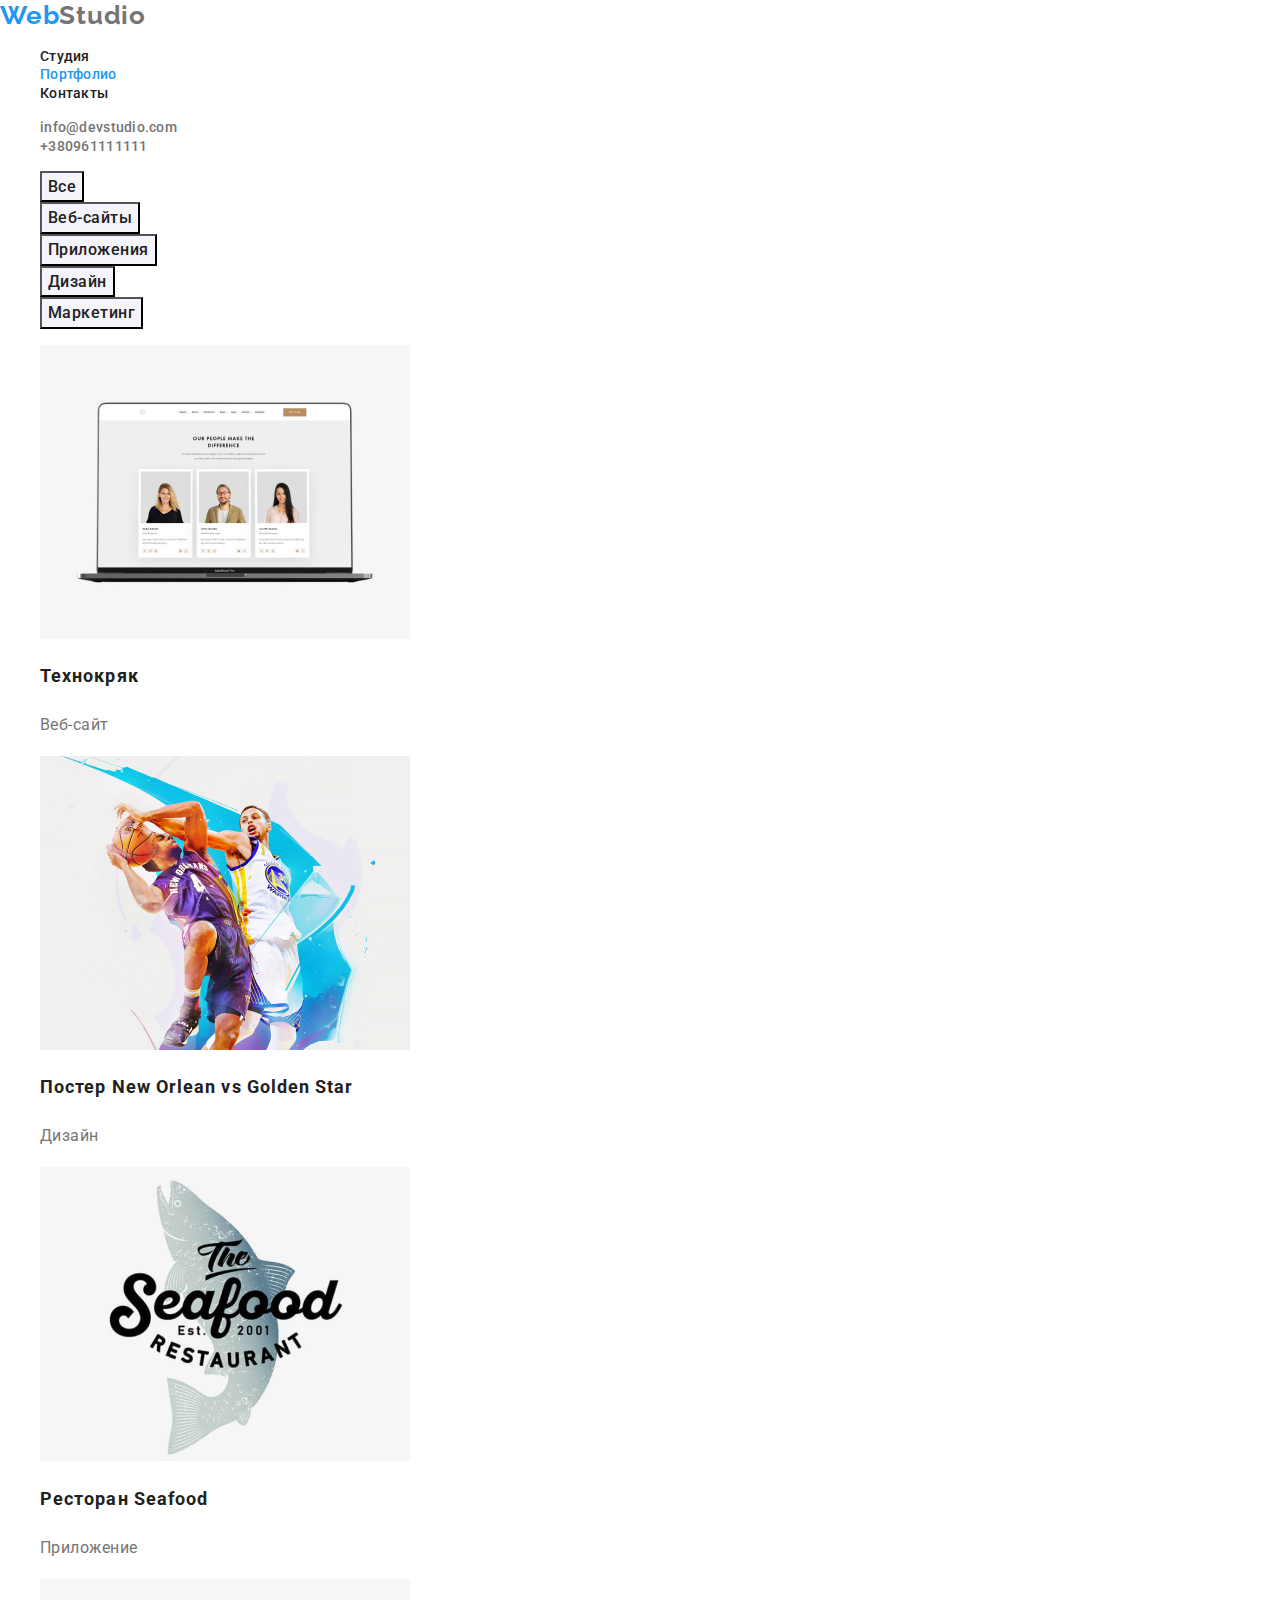
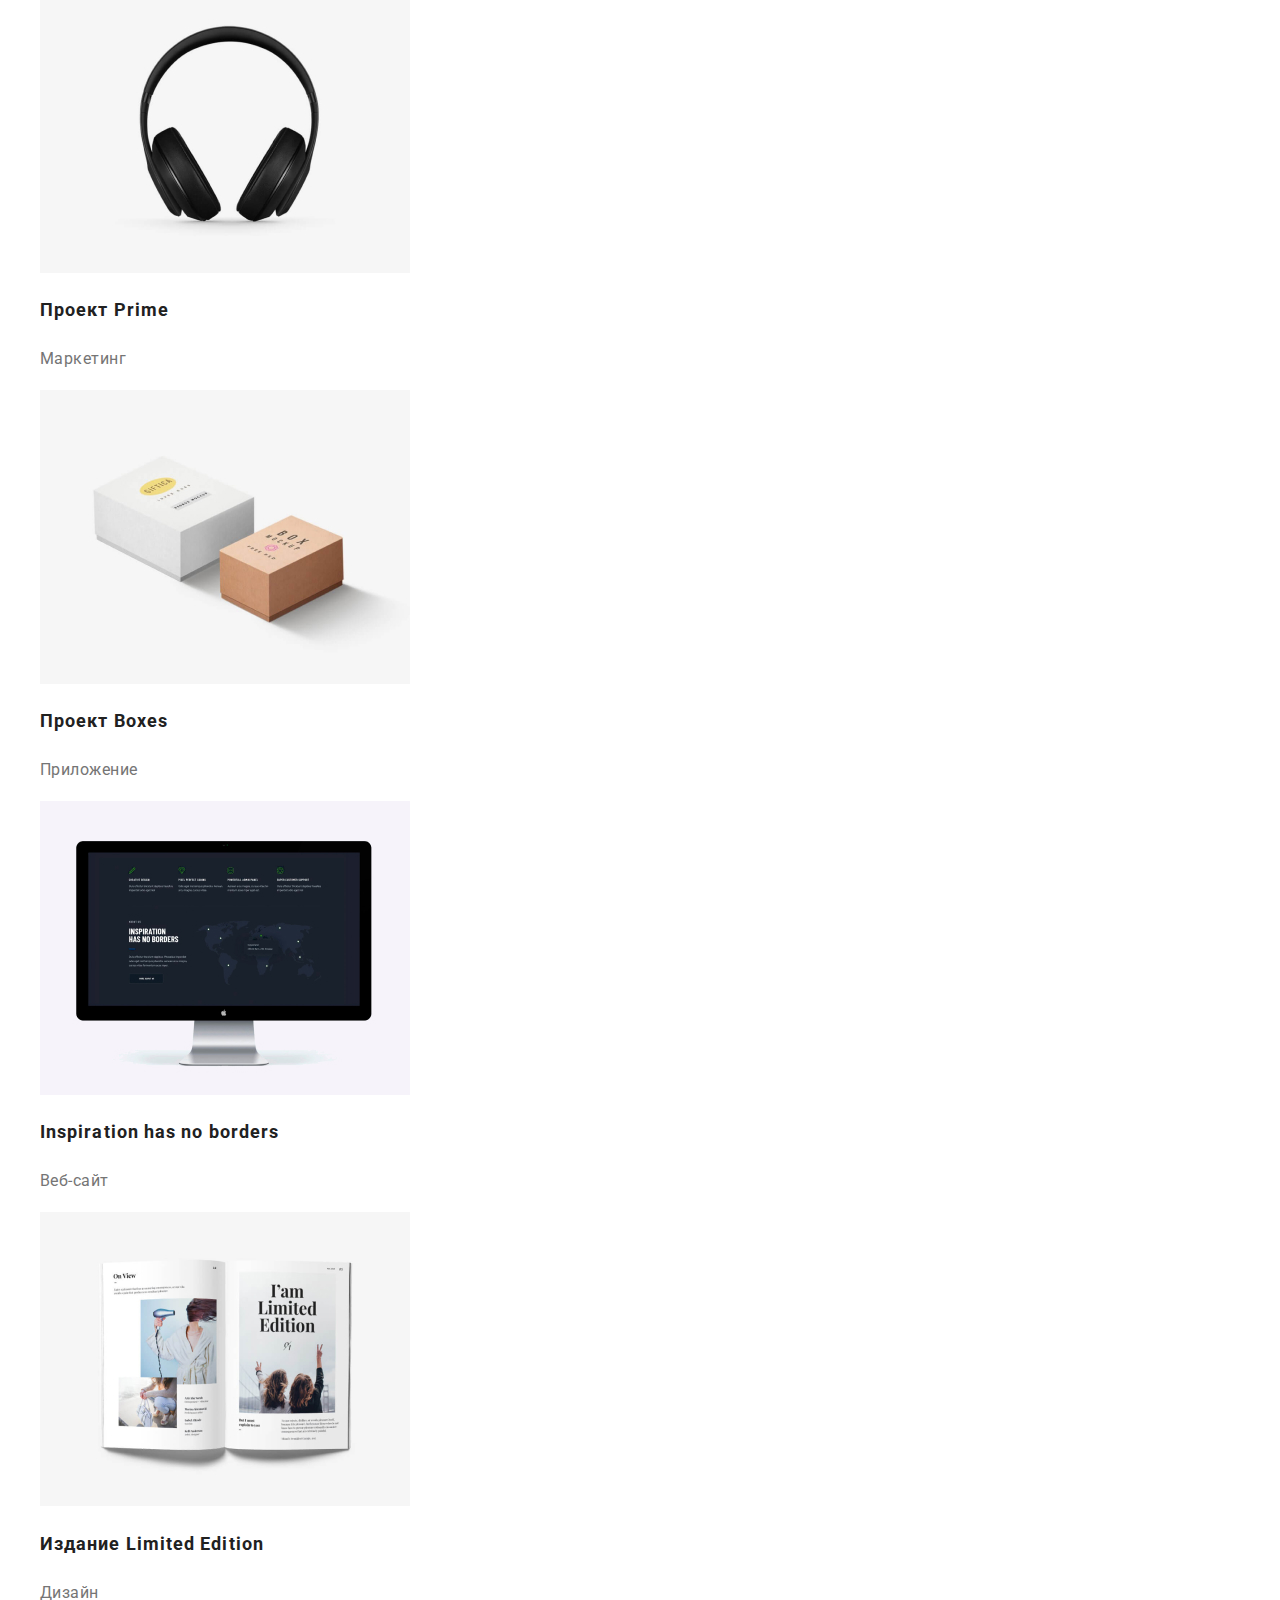
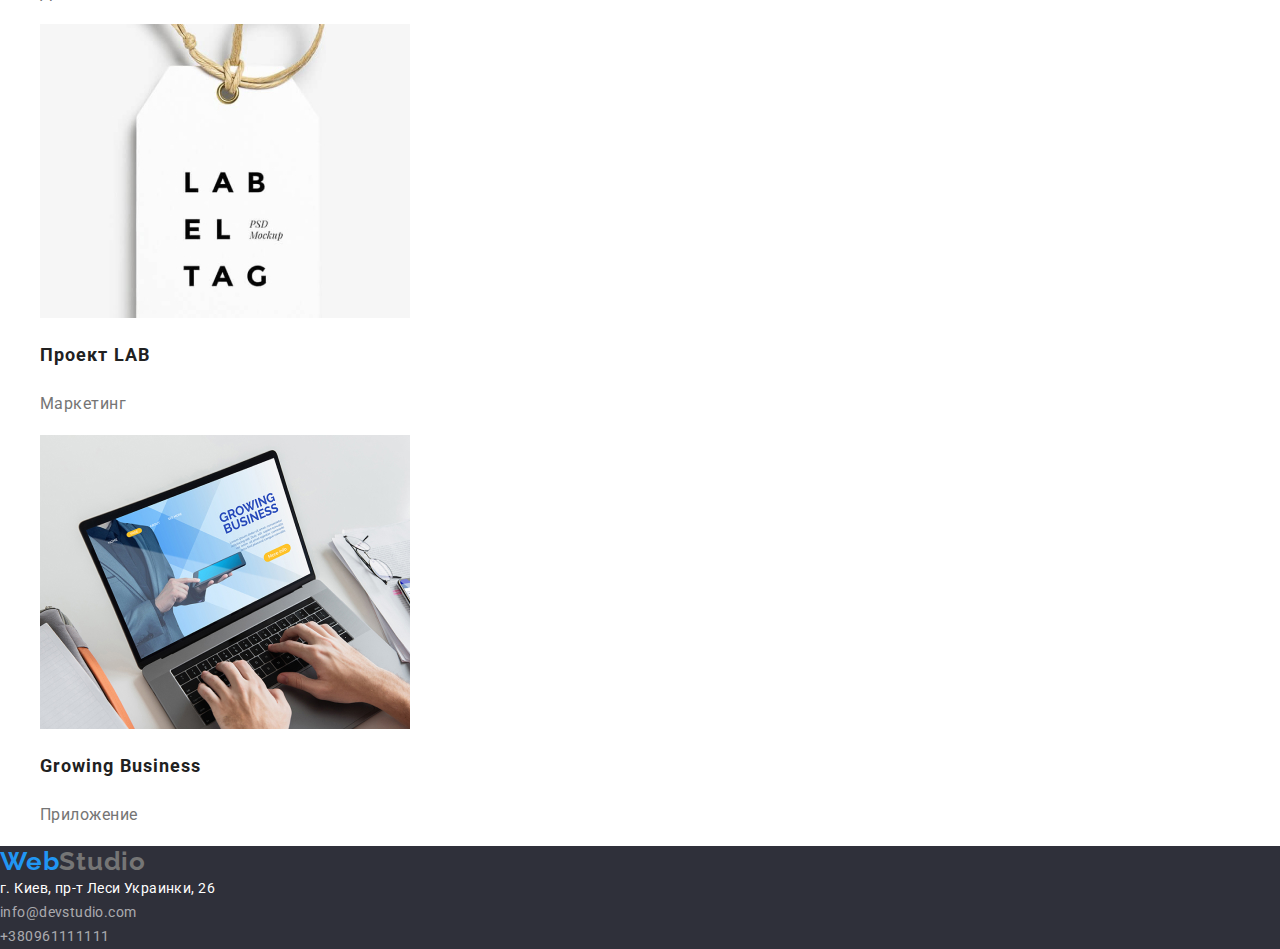
==== portfolio.html @ fdc08993 "Init commit" ====
<!DOCTYPE html>
<html lang="ru">
<head>
    <meta charset="UTF-8">
    <meta name="viewport" content="width=device-width, initial-scale=1.0">
    <title>Portfolio</title>
    <link rel="stylesheet" href="./styles/normalize.css">
    <link rel="stylesheet" href="./styles/styles.css">
    <link href="https://fonts.googleapis.com/css2?family=Roboto:wght@400;500;700&family=Raleway:wght@700&display=swap" rel="stylesheet">
    
</head>

<body>

    <header>    
        <nav>
            <a class="logo-header logo link" href="" lang="en">
                <span>Web</span>Studio
            </a>

            <ul class="site-nav list">
                <li>
                    <a class="nav-link link" href="./index.html">Студия</a>
                </li>
                <li>
                    <a class="nav-link current link" href="./portfolio.html">Портфолио</a>
                </li>
                <li>
                    <a class="nav-link link" href="">Контакты</a>
                </li>
            </ul>
        </nav>

        <ul class="header-contacts list">
            <li> 
                <a class="link" href="mailto:info@devstudio.com">info@devstudio.com</a>
            </li>
            
            <li>
                <a class="link" href="tel:+380961111111">+380961111111</a>
            </li>
        </ul>

    </header>

    <main>
        <section class="projects">
            <!-- <h1>Наши проекты</h1> -->
            <ul class="list-projects list">
                <li>
                    <button type="button">Все</button>
                </li>
                <li>
                    <button type="button">Веб-сайты</button>
                </li>
                <li>
                    <button type="button">Приложения</button>
                </li>
                <li>
                    <button type="button">Дизайн</button>
                </li>
                <li>
                    <button type="button">Маркетинг</button>
                </li>
            </ul>

            <ul class="list-project-examples list">
                <li>
                    <a class="link" href="">
                        <img src="./images/portfolio/our_project_1.jpg" alt="Ноутбук с карточками" width="370">
                        <h2 class="example-title title">Технокряк</h2>
                        <p class="example-description">Веб-сайт</p>
                    </a>
                </li>
                <li>
                    <a class="link" href="">
                        <img src="./images/portfolio/our_project_2.jpg" alt="Два баскетболиста" width="370">
                        <h2  class="example-title title">Постер New Orlean vs Golden Star</h2>
                        <p class="example-description">Дизайн</p>
                    </a>
                </li>
                <li>
                    <a class="link" href="">
                        <img src="./images/portfolio/our_project_3.jpg" alt="Логотип ресторана" width="370">
                        <h2  class="example-title title">Ресторан Seafood</h2>
                        <p class="example-description">Приложение</p>
                    </a>
                </li>
                <li>
                    <a class="link" href="">
                        <img src="./images/portfolio/our_project_4.jpg" alt="Черные наушники" width="370">
                        <h2  class="example-title title">Проект Prime</h2>
                        <p class="example-description">Маркетинг</p>
                    </a>
                </li>
                <li>
                    <a class="link" href="">
                        <img src="./images/portfolio/our_project_5.jpg" alt="Белая и коричневая коробки" width="370">
                        <h2  class="example-title title">Проект Boxes</h2>
                        <p class="example-description">Приложение</p>
                    </a>
                </li>
                <li>
                    <a class="link" href="">
                        <img src="./images/portfolio/our_project_6.jpg" alt="Экран монитора" width="370">
                        <h2  class="example-title title">Inspiration has no borders</h2>
                        <p class="example-description">Веб-сайт</p>
                    </a>
                </li>
                <li>
                    <a class="link" href="">
                        <img src="./images/portfolio/our_project_7.jpg" alt="Открытая книжка" width="370">
                        <h2  class="example-title title">Издание Limited Edition</h2>
                        <p class="example-description">Дизайн</p>
                    </a>
                </li>
                <li>
                    <a class="link" href="">
                        <img src="./images/portfolio/our_project_8.jpg" alt="Лэйбл" width="370">
                        <h2  class="example-title title">Проект LAB</h2>
                        <p class="example-description">Маркетинг</p>
                    </a>
                </li>
                <li>
                    <a class="link" href="">
                        <img src="./images/portfolio/our_project_9.jpg" alt="Человек печатает на ноутбуке" width="370">
                        <h2  class="example-title title">Growing Business</h2>
                        <p class="example-description">Приложение</p>
                    </a>
                </li>
            </ul>
        </section>
    </main>

    <footer>
        <a class="logo-footer logo link" href="" lang="en">
            <span>Web</span>Studio
        </a>

        <address class="address">
            г. Киев, пр-т Леси Украинки, 26 <br>
            <a class="link" href="mailto:info@devstudio.com">info@devstudio.com</a> <br>
            <a class="link" href="tel:+380961111111">+380961111111</a> <br>
              
        </address>
    </footer>
    
    
</body>
</html>
---- styles/styles.css ----
:root {
    --primary-text-color: #757575;
    --title-text-color: #212121;
    --accent-color: #2196f3;
    --primary-bg-color: #ffffff;
    
    --logo-header-color: #000000;
    --primary-white-color: #ffffff;
    --second-bg-color: #2f303a;
    --third-bg-color: #F5F4FA;
    --footer-link-color:  rgba(255, 255, 255, 0.6);
   
}

body {
    color: var(--primary-text-color);

    font-family: Roboto, sans-serif;
    font-style: normal;
}

.link {
    text-decoration: none;
}

.list {
    list-style: none;
}

.title {
    color: var(--title-text-color)
}

/* HEADER AND FOOTER */
.header {
    background-color: var(--primary-bg-color)
}

.logo {

    font-family: Raleway, sans-serif;
    font-weight: 700;
    font-size: 26px;
    line-height: 1.19;
    letter-spacing: 0.03em;
}

.logo-header {
    color: var(--logo-color)
}


.logo span {
    color: var(--accent-color)
}


.site-nav .nav-link{
    color: var(--title-text-color);

    font-weight: 500;
    font-size: 14px;
    line-height: 1.14;
    letter-spacing: 0.02em;
}

.site-nav .current {
    color: var(--accent-color)
}

.header-contacts a{
    color: var(--primary-text-color);

    font-weight: 500;
    font-size: 14px;
    line-height: 1.14;
    letter-spacing: 0.02em;
}

footer {
    background-color: var(--second-bg-color)
}

.address {
    color: var(--primary-white-color);
    
    font-style: normal;
    font-size: 14px;
    line-height: 1.71;
    letter-spacing: 0.03em;
}   

.address a{
    color: var(--footer-link-color);
}


.logo-footer {
    color: var(--logo-footer-color)
}

.address a:hover,
.address a:focus,
.site-nav .nav-link:hover,
.site-nav .nav-link:focus,
.header-contacts a:hover,
.header-contacts a:focus{
    color: var(--accent-color);
}

/* ---------------------- index.html ---------------------- */

/* SECTION HERO*/

.hero {
    background-color: var(--second-bg-color)
}

.hero-title {
    color: var(--primary-white-color);

    font-weight: 900;
    font-size: 44px;
    line-height: 1.36;
    text-align: center;
    letter-spacing: 0.06em;
    text-transform: uppercase;
}

.hero-button {
    color: var(--primary-white-color);
    background-color: var(--accent-color);

    font-weight: 700;
    font-size: 16px;
    line-height: 1.9;
    text-align: center;
    letter-spacing: 0.06em;
}


/* SECTION ADVANTAGES */

.advantages {
    background-color: var(--primary-bg-color);
}

.advantages-title{
    font-size: 14px;
    line-height: 1.14;
    letter-spacing: 0.03em;
    text-transform: uppercase;
}

.advantages-text {
    font-weight: 400;
    font-size: 14px;
    line-height: 1.71;
    letter-spacing: 0.03em;

}

/* SECTION COMPETENCE */

.competence {
    background-color: var(--primary-bg-color);
}

.competence-title {

    font-size: 36px;
    line-height: 1.17;
    text-align: center;
    letter-spacing: 0.03em;
}

/* SECTION TEAM */

.team {
    background-color: var(--third-bg-color);
}

.team-title {
    font-size: 36px;
    line-height: 1.17;
    text-align: center;
    letter-spacing: 0.03em; 
}

.member-title {
    font-weight: 500;
    font-size: 16px;
    line-height: 1.19;
    text-align: center;
    letter-spacing: 0.03em;

}

.member-description {
    font-size: 16px;
    line-height: 1.19;
    text-align: center;
    letter-spacing: 0.03em;
}


/* ---------------------- portfolio.html ---------------------- */


/* SECTION PROJECTS */


.projects {
    background-color: var(--primary-bg-color)
}

.list-projects button {
    color: var(--title-text-color);
    background-color: var(--third-bg-color);

    font-weight: 500;
    font-size: 16px;
    line-height: 1.6;
    text-align: center;
    letter-spacing: 0.03em;;
}

.list-projects button:hover,
.list-projects button:focus {
    color: var(--primary-white-color);
    background-color: var(--accent-color);

}

.example-title {
    font-size: 18px;
    line-height: 2;
    letter-spacing: 0.06em;
}

.example-description {
    color: var(--primary-text-color);

    font-size: 16px;
    line-height: 1.87;
    letter-spacing: 0.03em;
}
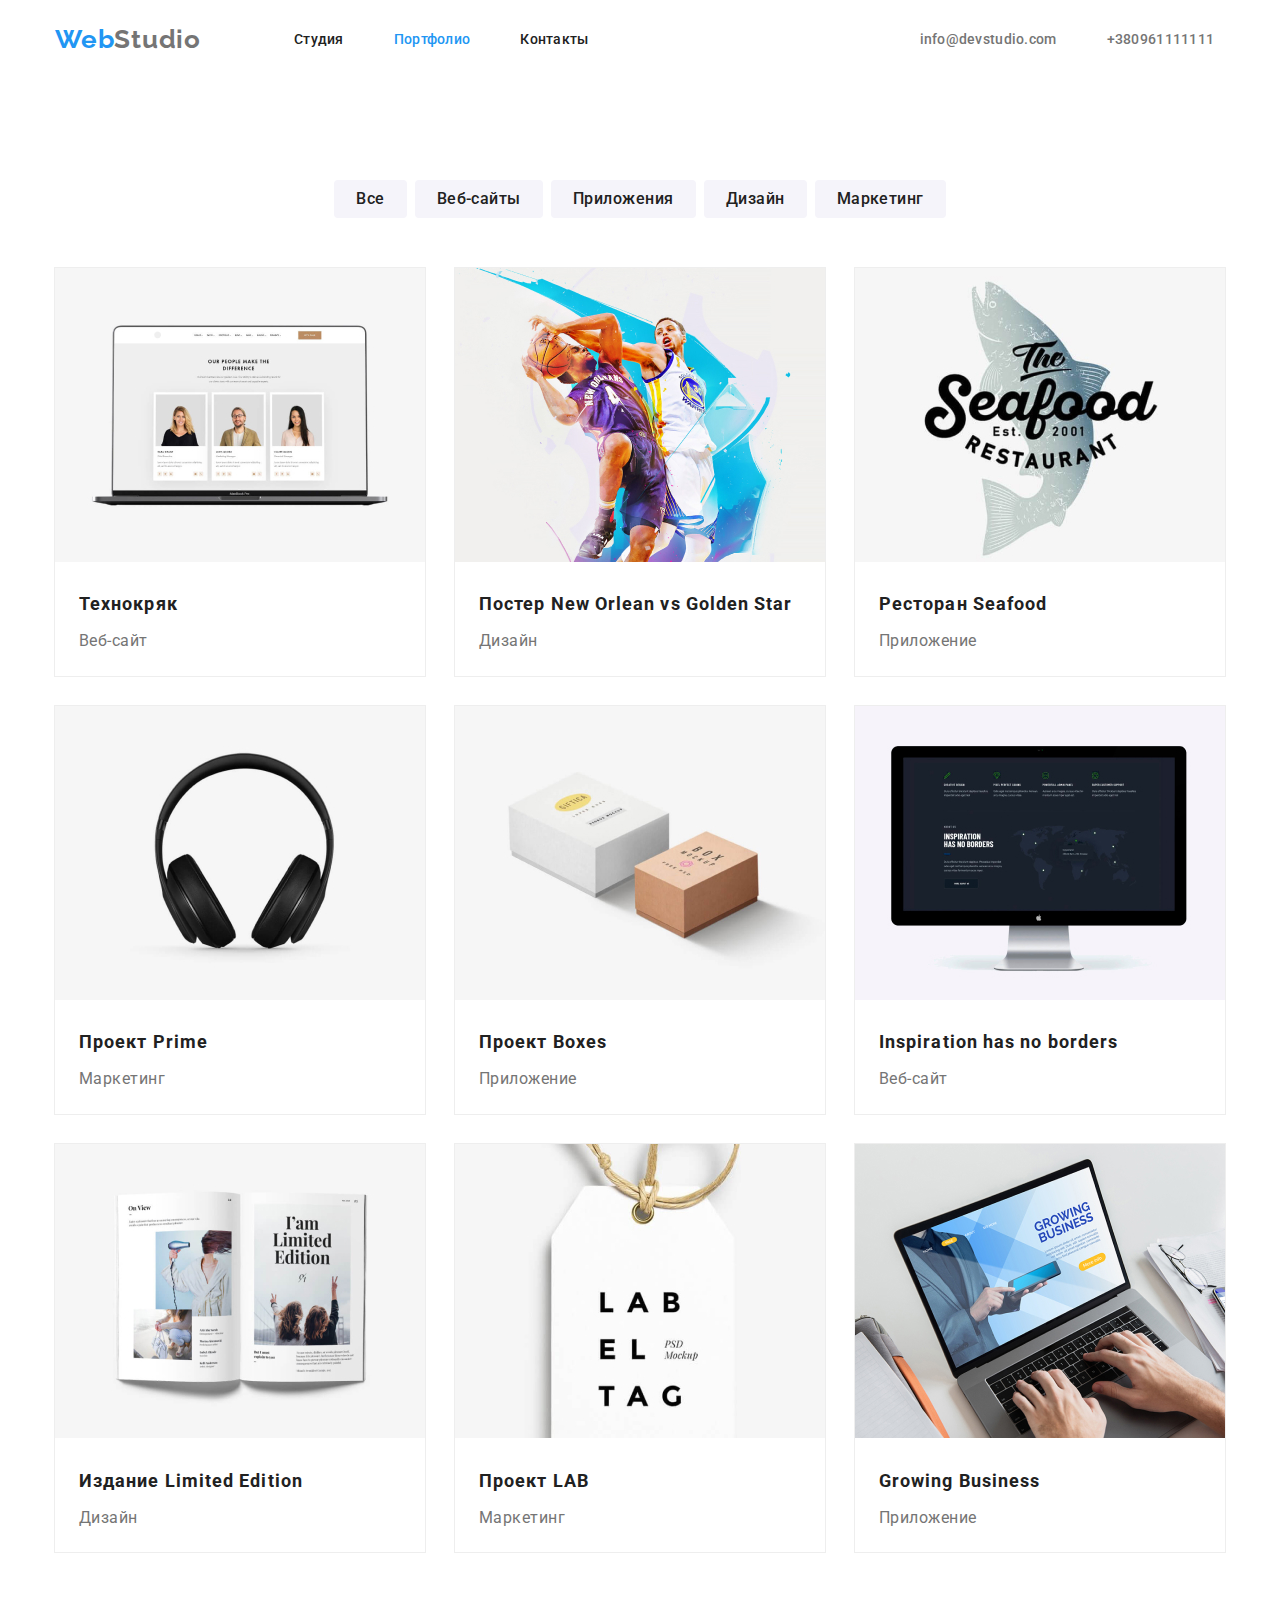
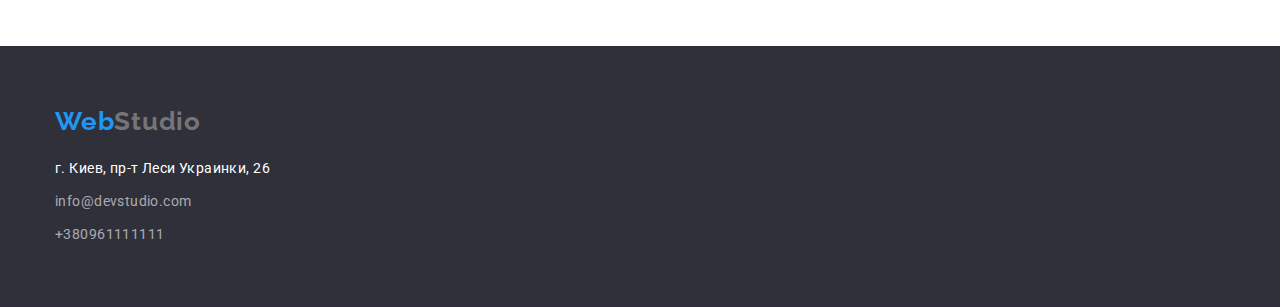
==== commit 6eb0422e: "complete hw 3" ====
--- a/portfolio.html
+++ b/portfolio.html
@@ -12,138 +12,166 @@
 
 <body>
 
-    <header>    
-        <nav>
-            <a class="logo-header logo link" href="" lang="en">
-                <span>Web</span>Studio
-            </a>
+    <header class="header">    
+        <div class="container flex-wrap-container">
+            <nav class="nav-container">
+                <a class="logo-header logo link" href="" lang="en">
+                    <span>Web</span>Studio
+                </a>
 
-            <ul class="site-nav list">
-                <li>
-                    <a class="nav-link link" href="./index.html">Студия</a>
+                <ul class="site-nav list">
+                    <li class="item">
+                        <a class="nav-link link" href="./index.html">Студия</a>
+                    </li>
+                    <li class="item">
+                        <a class="nav-link current link" href="./portfolio.html">Портфолио</a>
+                    </li>
+                    <li class="item">
+                        <a class="nav-link link" href="">Контакты</a>
+                    </li>
+                </ul>
+            </nav>
+
+            <ul class="header-contacts list">
+                <li class="item"> 
+                    <a class="link" href="mailto:info@devstudio.com">info@devstudio.com</a>
                 </li>
-                <li>
-                    <a class="nav-link current link" href="./portfolio.html">Портфолио</a>
-                </li>
-                <li>
-                    <a class="nav-link link" href="">Контакты</a>
+                
+                <li class="item">
+                    <a class="link" href="tel:+380961111111">+380961111111</a>
                 </li>
             </ul>
-        </nav>
-
-        <ul class="header-contacts list">
-            <li> 
-                <a class="link" href="mailto:info@devstudio.com">info@devstudio.com</a>
-            </li>
-            
-            <li>
-                <a class="link" href="tel:+380961111111">+380961111111</a>
-            </li>
-        </ul>
+        </div>
 
     </header>
 
+
     <main>
         <section class="projects">
-            <!-- <h1>Наши проекты</h1> -->
-            <ul class="list-projects list">
-                <li>
-                    <button type="button">Все</button>
-                </li>
-                <li>
-                    <button type="button">Веб-сайты</button>
-                </li>
-                <li>
-                    <button type="button">Приложения</button>
-                </li>
-                <li>
-                    <button type="button">Дизайн</button>
-                </li>
-                <li>
-                    <button type="button">Маркетинг</button>
-                </li>
-            </ul>
+            <div class="container">
+                    <!-- <h1>Наши проекты</h1> -->
+                <ul class="list-projects list">
+                    <li class="item">
+                        <button type="button">Все</button>
+                    </li>
+                    <li class="item">
+                        <button type="button">Веб-сайты</button>
+                    </li>
+                    <li class="item">
+                        <button type="button">Приложения</button>
+                    </li>
+                    <li class="item">
+                        <button type="button">Дизайн</button>
+                    </li>
+                    <li class="item">
+                        <button type="button">Маркетинг</button>
+                    </li>
+                </ul>
 
-            <ul class="list-project-examples list">
-                <li>
-                    <a class="link" href="">
-                        <img src="./images/portfolio/our_project_1.jpg" alt="Ноутбук с карточками" width="370">
-                        <h2 class="example-title title">Технокряк</h2>
-                        <p class="example-description">Веб-сайт</p>
-                    </a>
-                </li>
-                <li>
-                    <a class="link" href="">
-                        <img src="./images/portfolio/our_project_2.jpg" alt="Два баскетболиста" width="370">
-                        <h2  class="example-title title">Постер New Orlean vs Golden Star</h2>
-                        <p class="example-description">Дизайн</p>
-                    </a>
-                </li>
-                <li>
-                    <a class="link" href="">
-                        <img src="./images/portfolio/our_project_3.jpg" alt="Логотип ресторана" width="370">
-                        <h2  class="example-title title">Ресторан Seafood</h2>
-                        <p class="example-description">Приложение</p>
-                    </a>
-                </li>
-                <li>
-                    <a class="link" href="">
-                        <img src="./images/portfolio/our_project_4.jpg" alt="Черные наушники" width="370">
-                        <h2  class="example-title title">Проект Prime</h2>
-                        <p class="example-description">Маркетинг</p>
-                    </a>
-                </li>
-                <li>
-                    <a class="link" href="">
-                        <img src="./images/portfolio/our_project_5.jpg" alt="Белая и коричневая коробки" width="370">
-                        <h2  class="example-title title">Проект Boxes</h2>
-                        <p class="example-description">Приложение</p>
-                    </a>
-                </li>
-                <li>
-                    <a class="link" href="">
-                        <img src="./images/portfolio/our_project_6.jpg" alt="Экран монитора" width="370">
-                        <h2  class="example-title title">Inspiration has no borders</h2>
-                        <p class="example-description">Веб-сайт</p>
-                    </a>
-                </li>
-                <li>
-                    <a class="link" href="">
-                        <img src="./images/portfolio/our_project_7.jpg" alt="Открытая книжка" width="370">
-                        <h2  class="example-title title">Издание Limited Edition</h2>
-                        <p class="example-description">Дизайн</p>
-                    </a>
-                </li>
-                <li>
-                    <a class="link" href="">
-                        <img src="./images/portfolio/our_project_8.jpg" alt="Лэйбл" width="370">
-                        <h2  class="example-title title">Проект LAB</h2>
-                        <p class="example-description">Маркетинг</p>
-                    </a>
-                </li>
-                <li>
-                    <a class="link" href="">
-                        <img src="./images/portfolio/our_project_9.jpg" alt="Человек печатает на ноутбуке" width="370">
-                        <h2  class="example-title title">Growing Business</h2>
-                        <p class="example-description">Приложение</p>
-                    </a>
-                </li>
-            </ul>
+                <ul class="list-project-examples list">
+                    <li class="item">
+                        <a class="link" href="">
+                            <img class="example-image" src="./images/portfolio/our_project_1.jpg" alt="Ноутбук с карточками" width="370">
+                            <div class="content">
+                                <h2 class="example-title title">Технокряк</h2>
+                                <p class="example-description">Веб-сайт</p>
+                            </div>
+                        </a>
+                    </li>
+                    <li class="item">
+                        <a class="link" href="">
+                            <img class="example-image" src="./images/portfolio/our_project_2.jpg" alt="Два баскетболиста" width="370">
+                            <div class="content">
+                                <h2  class="example-title title">Постер New Orlean vs Golden Star</h2>
+                                <p class="example-description">Дизайн</p>
+                            </div>
+                        </a>
+                    </li>
+                    <li class="item">
+                        <a class="link" href="">
+                            <img class="example-image" src="./images/portfolio/our_project_3.jpg" alt="Логотип ресторана" width="370">
+                            <div class="content">
+                                <h2  class="example-title title">Ресторан Seafood</h2>
+                                <p class="example-description">Приложение</p>
+                            </div>
+                        </a>
+                    </li>
+                    <li class="item">
+                        <a class="link" href="">
+                            <img class="example-image" src="./images/portfolio/our_project_4.jpg" alt="Черные наушники" width="370">
+                            <div class="content">
+                                <h2  class="example-title title">Проект Prime</h2>
+                                <p class="example-description">Маркетинг</p>
+                            </div>
+                        </a>
+                    </li>
+                    <li class="item">
+                        <a class="link" href="">
+                            <img class="example-image" src="./images/portfolio/our_project_5.jpg" alt="Белая и коричневая коробки" width="370">
+                            <div class="content">
+                                <h2  class="example-title title">Проект Boxes</h2>
+                                <p class="example-description">Приложение</p>
+                            </div>
+                        </a>
+                    </li>
+                    <li class="item">
+                        <a class="link" href="">
+                            <img class="example-image" src="./images/portfolio/our_project_6.jpg" alt="Экран монитора" width="370">
+                            <div class="content">
+                                <h2  class="example-title title">Inspiration has no borders</h2>
+                                <p class="example-description">Веб-сайт</p>
+                            </div>
+                        </a>
+                    </li>
+                    <li class="item">
+                        <a class="link" href="">
+                            <img class="example-image" src="./images/portfolio/our_project_7.jpg" alt="Открытая книжка" width="370">
+                            <div class="content">
+                                <h2  class="example-title title">Издание Limited Edition</h2>
+                                <p class="example-description">Дизайн</p>
+                            </div>
+                        </a>
+                    </li>
+                    <li class="item">
+                        <a class="link" href="">
+                            <img class="example-image" src="./images/portfolio/our_project_8.jpg" alt="Лэйбл" width="370">
+                           <div class="content">
+                                <h2  class="example-title title">Проект LAB</h2>
+                                <p class="example-description">Маркетинг</p>
+                           </div>
+                        </a>
+                    </li>
+                    <li class="item">
+                        <a class="link" href="">
+                            <img class="example-image" src="./images/portfolio/our_project_9.jpg" alt="Человек печатает на ноутбуке" width="370">
+                            <div class="content">
+                                <h2  class="example-title title">Growing Business</h2>
+                                <p class="example-description">Приложение</p>
+                            </div>
+                        </a>
+                    </li>
+                </ul>
+            </div>
         </section>
     </main>
 
     <footer>
-        <a class="logo-footer logo link" href="" lang="en">
-            <span>Web</span>Studio
-        </a>
-
-        <address class="address">
-            г. Киев, пр-т Леси Украинки, 26 <br>
-            <a class="link" href="mailto:info@devstudio.com">info@devstudio.com</a> <br>
-            <a class="link" href="tel:+380961111111">+380961111111</a> <br>
-              
-        </address>
-    </footer>
+        <div class="container container-text-left">
+             <a class="logo-footer logo link" href="" lang="en">
+                 <span>Web</span>Studio
+             </a>
+ 
+             <address class="address">
+                 <span class="location">
+                     г. Киев, пр-т Леси Украинки, 26 
+                 </span>
+                 <br>
+                 <a class="email link" href="mailto:info@devstudio.com">info@devstudio.com</a> <br>
+                 <a class="phone-number link" href="tel:+380961111111">+380961111111</a> <br>
+                 
+             </address>
+        </div>
+     </footer>
     
     
 </body>
--- a/styles/styles.css
+++ b/styles/styles.css
@@ -12,6 +12,11 @@
    
 }
 
+/* * {
+    outline: 1px solid tomato;
+   
+} */
+
 body {
     color: var(--primary-text-color);
 
@@ -25,15 +30,47 @@
 
 .list {
     list-style: none;
+    margin-top: 0px;
+    margin-bottom: 0px;
+    padding-left: 0px;
 }
 
 .title {
-    color: var(--title-text-color)
+    color: var(--title-text-color);
+    margin-top: 0px;
+}
+
+.container {
+    text-align: center;
+    /* outline: 3px solid red; */
+    width: 1200px;
+    margin: 0 auto;
+    padding: 0 15px; 
+}
+
+.container.container-text-left{
+    text-align: left;
 }
 
 /* HEADER AND FOOTER */
 .header {
-    background-color: var(--primary-bg-color)
+    background-color: var(--primary-bg-color);
+    padding-top: 24px;
+    padding-bottom: 25px;
+}
+
+.flex-wrap-container{
+    display: flex;
+}
+
+.nav-container{
+    display: flex;
+    align-items: center;
+    margin-right: 331px;
+}
+
+.nav-container .logo-header{
+    margin-right: 93px;
 }
 
 .logo {
@@ -46,7 +83,7 @@
 }
 
 .logo-header {
-    color: var(--logo-color)
+    color: var(--logo-color);
 }
 
 
@@ -54,6 +91,13 @@
     color: var(--accent-color)
 }
 
+.site-nav {
+    display: flex;
+}
+
+.site-nav > .item:not(:last-child) {
+    margin-right: 50px;
+}
 
 .site-nav .nav-link{
     color: var(--title-text-color);
@@ -68,6 +112,15 @@
     color: var(--accent-color)
 }
 
+.header-contacts {
+    display: flex;
+    align-items: center;
+}
+
+.header-contacts > .item:not(:last-child) {
+    margin-right: 50px;
+}
+
 .header-contacts a{
     color: var(--primary-text-color);
 
@@ -78,7 +131,17 @@
 }
 
 footer {
-    background-color: var(--second-bg-color)
+    background-color: var(--second-bg-color);
+
+    padding-top: 60px;
+    padding-bottom: 60px;
+}
+
+.logo-footer {
+    color: var(--logo-footer-color);
+
+    display: inline-block;
+    margin-bottom: 20px;
 }
 
 .address {
@@ -90,14 +153,24 @@
     letter-spacing: 0.03em;
 }   
 
-.address a{
+.location{
+    display: inline-block;
+    margin-bottom: 9px;
+}
+
+.email{
     color: var(--footer-link-color);
-}
-
-
-.logo-footer {
-    color: var(--logo-footer-color)
-}
+
+    display: inline-block;
+    margin-bottom: 9px;
+}
+
+.phone-number{
+    color: var(--footer-link-color);
+}
+
+
+
 
 .address a:hover,
 .address a:focus,
@@ -113,7 +186,9 @@
 /* SECTION HERO*/
 
 .hero {
-    background-color: var(--second-bg-color)
+    background-color: var(--second-bg-color);
+    padding-top: 200px;
+    padding-bottom: 200px;
 }
 
 .hero-title {
@@ -122,9 +197,16 @@
     font-weight: 900;
     font-size: 44px;
     line-height: 1.36;
-    text-align: center;
+    /* text-align: center; */
     letter-spacing: 0.06em;
     text-transform: uppercase;
+    
+    width: 696px;
+    margin-top: 0px;
+    margin-bottom: 30px;
+    margin-left: auto;
+    margin-right: auto;
+    /* margin: 0px auto 30px auto; */
 }
 
 .hero-button {
@@ -134,8 +216,10 @@
     font-weight: 700;
     font-size: 16px;
     line-height: 1.9;
-    text-align: center;
     letter-spacing: 0.06em;
+
+    padding: 10px 32px;
+    border-radius: 4px;
 }
 
 
@@ -143,13 +227,27 @@
 
 .advantages {
     background-color: var(--primary-bg-color);
-}
+    padding: 94px 0px;
+}
+
+.list-advantages{
+    display: flex;
+    
+}
+
+.list-advantages > .item:not(:last-child) {
+    margin-right: 30px;
+}
+
 
 .advantages-title{
     font-size: 14px;
     line-height: 1.14;
     letter-spacing: 0.03em;
     text-transform: uppercase;
+
+    /* margin-top: 0px; */
+    margin-bottom: 10px;
 }
 
 .advantages-text {
@@ -158,26 +256,50 @@
     line-height: 1.71;
     letter-spacing: 0.03em;
 
+    margin-top: 0px;
+    margin-bottom: 0px;
 }
 
 /* SECTION COMPETENCE */
 
 .competence {
     background-color: var(--primary-bg-color);
+    padding: 94px 0px;
+}
+
+.list-competence {
+    display: flex;
+}
+
+.list-competence > .item:not(:last-child){
+    display: inline-block;
+    margin-right: 30px;
 }
 
 .competence-title {
-
     font-size: 36px;
     line-height: 1.17;
     text-align: center;
     letter-spacing: 0.03em;
+    
+    /* margin-top: 0px; */
+    margin-bottom: 50px;
+
 }
 
 /* SECTION TEAM */
 
 .team {
     background-color: var(--third-bg-color);
+    padding: 94px 0px;
+}
+
+.list-team{
+    display: flex;
+}
+
+.list-team > .item:not(:last-child){
+    margin-right: 30px;
 }
 
 .team-title {
@@ -185,6 +307,13 @@
     line-height: 1.17;
     text-align: center;
     letter-spacing: 0.03em; 
+
+    /* margin-top: 0px; */
+    margin-bottom: 50px;
+}
+
+.member-image{
+    margin-bottom: 30px;
 }
 
 .member-title {
@@ -194,6 +323,8 @@
     text-align: center;
     letter-spacing: 0.03em;
 
+    margin-bottom: 10px;
+
 }
 
 .member-description {
@@ -201,6 +332,9 @@
     line-height: 1.19;
     text-align: center;
     letter-spacing: 0.03em;
+
+    margin-top: 0px;
+    margin-bottom: 30px;
 }
 
 
@@ -211,7 +345,20 @@
 
 
 .projects {
-    background-color: var(--primary-bg-color)
+    background-color: var(--primary-bg-color);
+    padding-top: 100px;
+    padding-bottom: 94px;
+}
+
+.list-projects{
+    display: flex;
+    justify-content: center;
+
+    margin-bottom: 50px;
+}
+
+.list-projects > .item.item:not(:last-child){
+    margin-right: 8px;
 }
 
 .list-projects button {
@@ -223,6 +370,11 @@
     line-height: 1.6;
     text-align: center;
     letter-spacing: 0.03em;;
+
+    border: none;
+    border-radius: 4px;
+
+    padding: 6px 22px;
 }
 
 .list-projects button:hover,
@@ -232,10 +384,38 @@
 
 }
 
+.list-project-examples{
+    display: flex;
+    flex-wrap: wrap;
+}
+
+.list-project-examples > .item {
+    outline: 1px solid #EEEEEE; /* border: 1px... вылетает  */
+}
+
+.list-project-examples > .item:not(:nth-child(3n)) {
+    margin-right: 30px;
+}
+
+.list-project-examples > .item:not(:nth-last-child(-n + 3)) {
+    margin-bottom: 30px;
+}
+
+.list-project-examples > .item  .content {
+    text-align: left;
+}
+
+.example-image{
+    margin-bottom: 20px;
+}
+
 .example-title {
     font-size: 18px;
     line-height: 2;
     letter-spacing: 0.06em;
+
+    margin-bottom: 4px;
+    margin-left: 24px;
 }
 
 .example-description {
@@ -244,5 +424,9 @@
     font-size: 16px;
     line-height: 1.87;
     letter-spacing: 0.03em;
-}
-
+
+    margin-top:  0px;
+    margin-bottom: 20px;
+    margin-left: 24px;
+}
+
